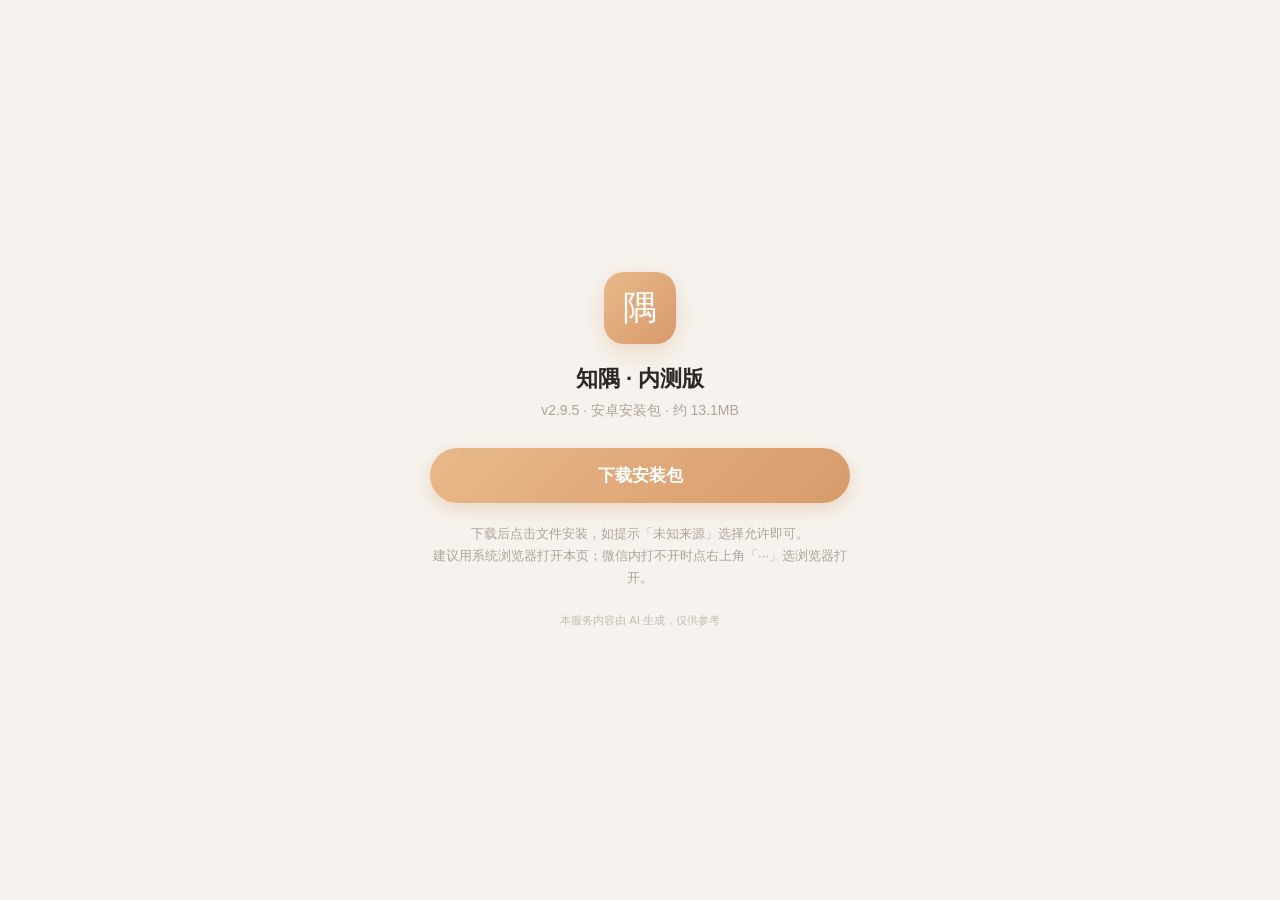
==== download/index.html @ a6661bf2 "download 页更新到 v2.9.5，附 APK" ====
<!doctype html>
<html lang="zh-CN">
<head>
<meta charset="utf-8">
<meta name="viewport" content="width=device-width,initial-scale=1">
<title>知隅 v2.9.5 内测版下载</title>
<style>
  *{margin:0;padding:0;box-sizing:border-box}
  body{font-family:-apple-system,"PingFang SC",sans-serif;background:#F6F3EE;color:#2C2925;
       min-height:100vh;display:flex;align-items:center;justify-content:center;padding:32px 20px}
  .card{max-width:420px;width:100%;text-align:center}
  .logo{width:72px;height:72px;border-radius:20px;margin:0 auto 20px;
        background:linear-gradient(135deg,#E8B98A,#D89A6B);display:flex;align-items:center;
        justify-content:center;font-size:34px;color:#fff;box-shadow:0 8px 24px rgba(216,154,107,.3)}
  h1{font-size:22px;margin-bottom:8px}
  .ver{color:#B0A498;font-size:14px;margin-bottom:28px}
  a.btn{display:block;background:linear-gradient(135deg,#E8B98A,#D89A6B);color:#fff;
        text-decoration:none;padding:16px;border-radius:40px;font-size:17px;font-weight:600;
        box-shadow:0 6px 18px rgba(216,154,107,.35)}
  a.btn:active{transform:scale(.98)}
  .tip{margin-top:20px;font-size:13px;color:#B0A498;line-height:1.7}
  .ai{margin-top:24px;font-size:11px;color:#C4BBB0}
</style>
</head>
<body>
  <div class="card">
    <div class="logo">隅</div>
    <h1>知隅 · 内测版</h1>
    <div class="ver">v2.9.5 · 安卓安装包 · 约 13.1MB</div>
    <a class="btn" href="zhiyu-v2.9.5.apk" download>下载安装包</a>
    <div class="tip">
      下载后点击文件安装，如提示「未知来源」选择允许即可。<br>
      建议用系统浏览器打开本页；微信内打不开时点右上角「···」选浏览器打开。
    </div>
    <div class="ai">本服务内容由 AI 生成，仅供参考</div>
  </div>
</body>
</html>
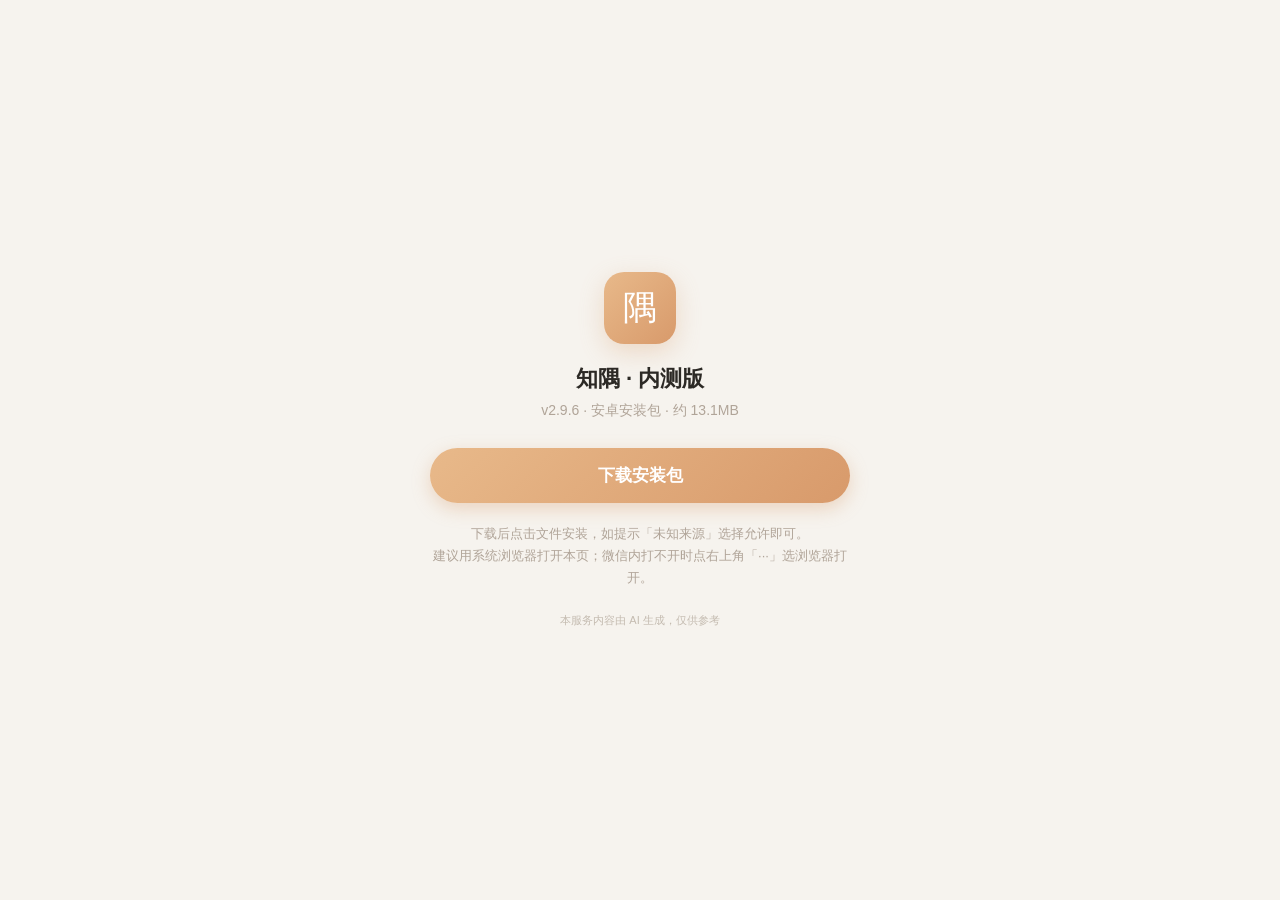
==== commit abca928c: "v2.9.6 约会策划接高德真实场所 - 新增 js/amap.js：高德地理编码 + 关键词搜索，JSONP 兜底绕 CORS - 约会策划改为只能从真实场所里挑，不许编店名 - 搜不到时也注入禁编" ====
--- a/download/index.html
+++ b/download/index.html
@@ -3,7 +3,7 @@
 <head>
 <meta charset="utf-8">
 <meta name="viewport" content="width=device-width,initial-scale=1">
-<title>知隅 v2.9.5 内测版下载</title>
+<title>知隅 v2.9.6 内测版下载</title>
 <style>
   *{margin:0;padding:0;box-sizing:border-box}
   body{font-family:-apple-system,"PingFang SC",sans-serif;background:#F6F3EE;color:#2C2925;
@@ -26,8 +26,8 @@
   <div class="card">
     <div class="logo">隅</div>
     <h1>知隅 · 内测版</h1>
-    <div class="ver">v2.9.5 · 安卓安装包 · 约 13.1MB</div>
-    <a class="btn" href="zhiyu-v2.9.5.apk" download>下载安装包</a>
+    <div class="ver">v2.9.6 · 安卓安装包 · 约 13.1MB</div>
+    <a class="btn" href="zhiyu-v2.9.6.apk" download>下载安装包</a>
     <div class="tip">
       下载后点击文件安装，如提示「未知来源」选择允许即可。<br>
       建议用系统浏览器打开本页；微信内打不开时点右上角「···」选浏览器打开。
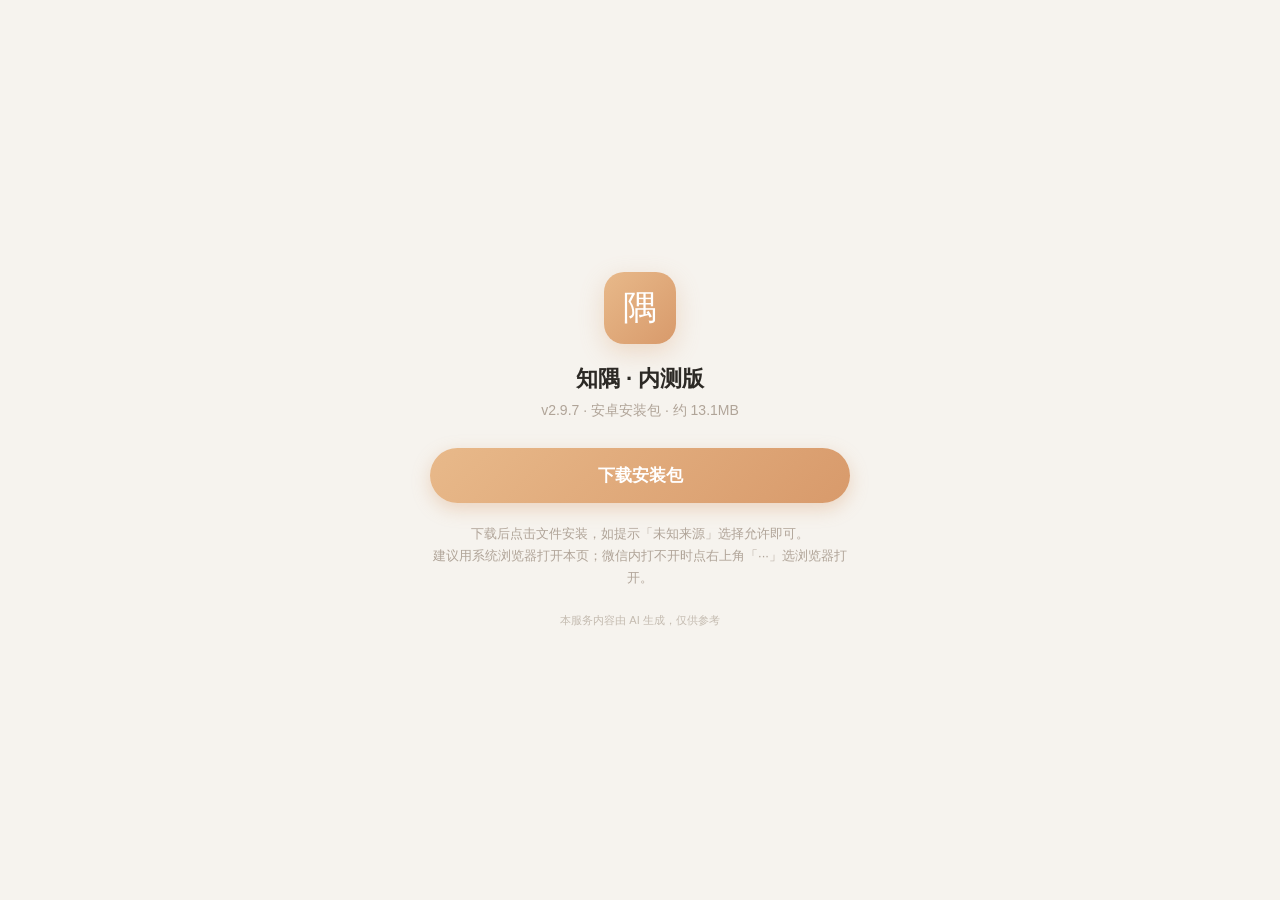
==== commit 45308f0e: "v2.9.7 修顶部白边：状态栏透明 + 真实状态栏高度注入网页" ====
--- a/download/index.html
+++ b/download/index.html
@@ -3,7 +3,7 @@
 <head>
 <meta charset="utf-8">
 <meta name="viewport" content="width=device-width,initial-scale=1">
-<title>知隅 v2.9.6 内测版下载</title>
+<title>知隅 v2.9.7 内测版下载</title>
 <style>
   *{margin:0;padding:0;box-sizing:border-box}
   body{font-family:-apple-system,"PingFang SC",sans-serif;background:#F6F3EE;color:#2C2925;
@@ -26,8 +26,8 @@
   <div class="card">
     <div class="logo">隅</div>
     <h1>知隅 · 内测版</h1>
-    <div class="ver">v2.9.6 · 安卓安装包 · 约 13.1MB</div>
-    <a class="btn" href="zhiyu-v2.9.6.apk" download>下载安装包</a>
+    <div class="ver">v2.9.7 · 安卓安装包 · 约 13.1MB</div>
+    <a class="btn" href="zhiyu-v2.9.7.apk" download>下载安装包</a>
     <div class="tip">
       下载后点击文件安装，如提示「未知来源」选择允许即可。<br>
       建议用系统浏览器打开本页；微信内打不开时点右上角「···」选浏览器打开。
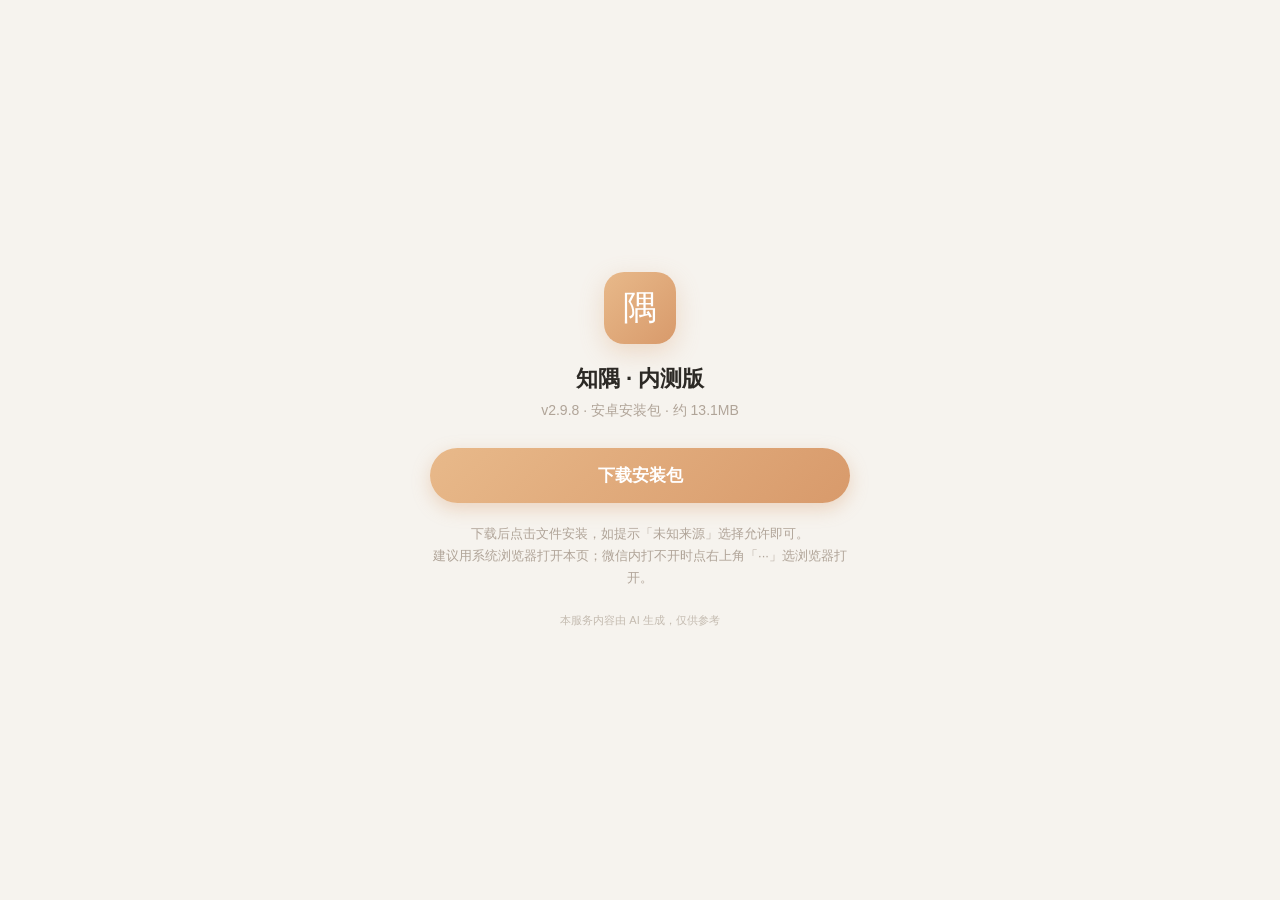
==== commit 8e827c32: "v2.9.8 顶部去掉多余安全区留白；聊天带上历史，治重复说话" ====
--- a/download/index.html
+++ b/download/index.html
@@ -3,7 +3,7 @@
 <head>
 <meta charset="utf-8">
 <meta name="viewport" content="width=device-width,initial-scale=1">
-<title>知隅 v2.9.7 内测版下载</title>
+<title>知隅 v2.9.8 内测版下载</title>
 <style>
   *{margin:0;padding:0;box-sizing:border-box}
   body{font-family:-apple-system,"PingFang SC",sans-serif;background:#F6F3EE;color:#2C2925;
@@ -26,8 +26,8 @@
   <div class="card">
     <div class="logo">隅</div>
     <h1>知隅 · 内测版</h1>
-    <div class="ver">v2.9.7 · 安卓安装包 · 约 13.1MB</div>
-    <a class="btn" href="zhiyu-v2.9.7.apk" download>下载安装包</a>
+    <div class="ver">v2.9.8 · 安卓安装包 · 约 13.1MB</div>
+    <a class="btn" href="zhiyu-v2.9.8.apk" download>下载安装包</a>
     <div class="tip">
       下载后点击文件安装，如提示「未知来源」选择允许即可。<br>
       建议用系统浏览器打开本页；微信内打不开时点右上角「···」选浏览器打开。
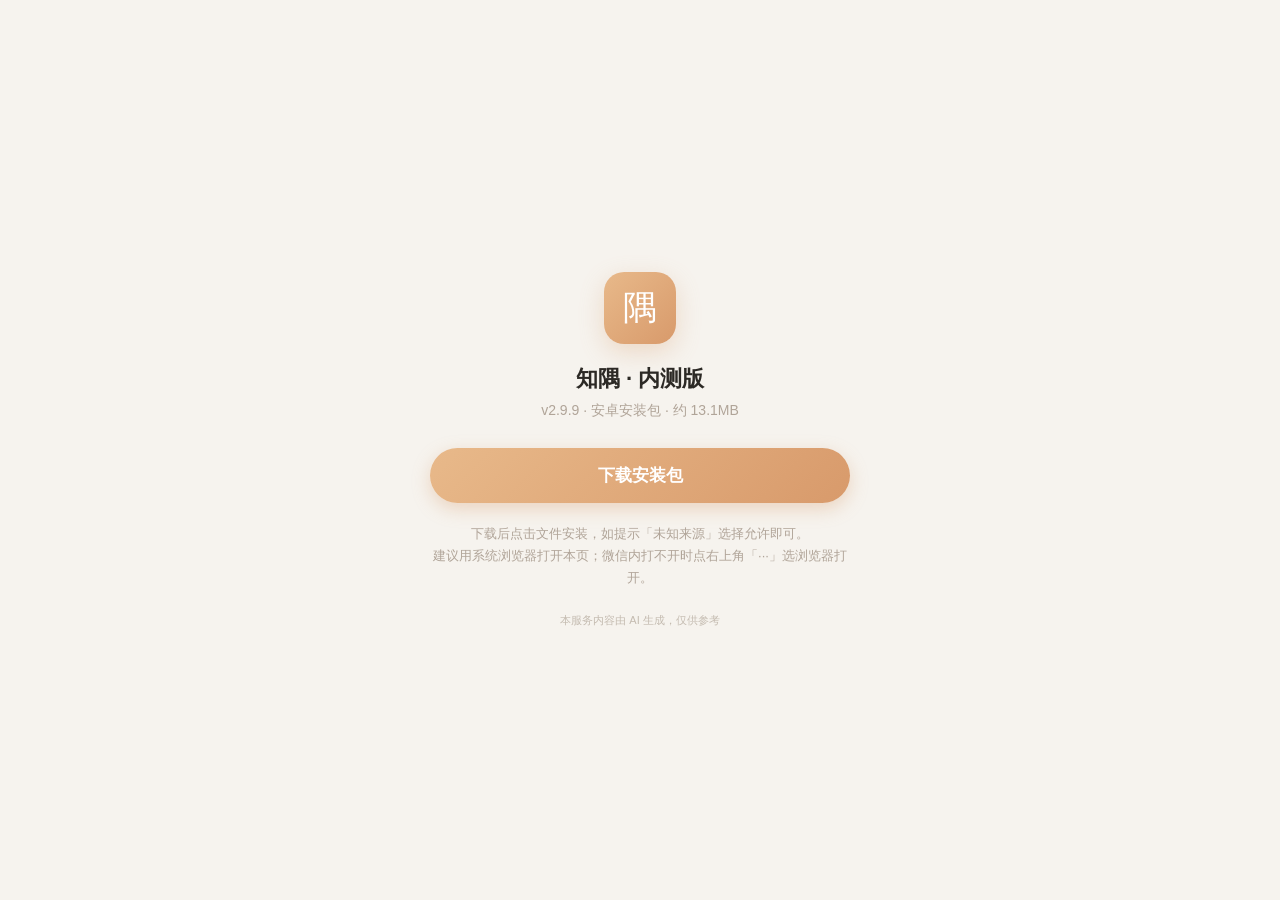
==== commit d0830ef9: "v2.9.9 会员页改免费内测口径，去掉点不动的支付空壳；修 i-bolt 嵌套 i-chevron 的 SVG bug" ====
--- a/download/index.html
+++ b/download/index.html
@@ -3,7 +3,7 @@
 <head>
 <meta charset="utf-8">
 <meta name="viewport" content="width=device-width,initial-scale=1">
-<title>知隅 v2.9.8 内测版下载</title>
+<title>知隅 v2.9.9 内测版下载</title>
 <style>
   *{margin:0;padding:0;box-sizing:border-box}
   body{font-family:-apple-system,"PingFang SC",sans-serif;background:#F6F3EE;color:#2C2925;
@@ -26,8 +26,8 @@
   <div class="card">
     <div class="logo">隅</div>
     <h1>知隅 · 内测版</h1>
-    <div class="ver">v2.9.8 · 安卓安装包 · 约 13.1MB</div>
-    <a class="btn" href="zhiyu-v2.9.8.apk" download>下载安装包</a>
+    <div class="ver">v2.9.9 · 安卓安装包 · 约 13.1MB</div>
+    <a class="btn" href="zhiyu-v2.9.9.apk" download>下载安装包</a>
     <div class="tip">
       下载后点击文件安装，如提示「未知来源」选择允许即可。<br>
       建议用系统浏览器打开本页；微信内打不开时点右上角「···」选浏览器打开。
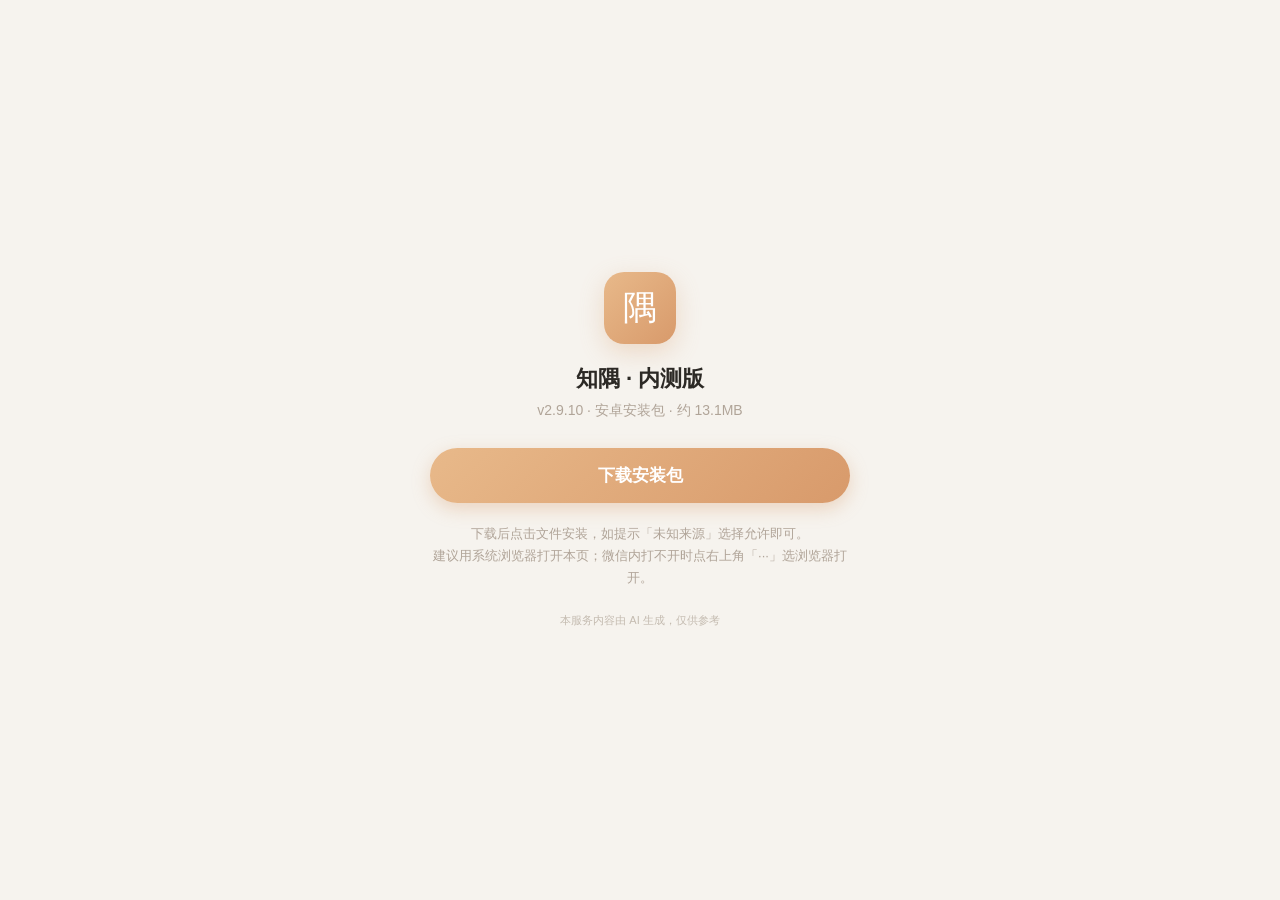
==== commit 7a5003fd: "v2.9.10: 关闭 edge-to-edge + 状态栏同色，修复标题被状态栏压住" ====
--- a/download/index.html
+++ b/download/index.html
@@ -3,7 +3,7 @@
 <head>
 <meta charset="utf-8">
 <meta name="viewport" content="width=device-width,initial-scale=1">
-<title>知隅 v2.9.9 内测版下载</title>
+<title>知隅 v2.9.10 内测版下载</title>
 <style>
   *{margin:0;padding:0;box-sizing:border-box}
   body{font-family:-apple-system,"PingFang SC",sans-serif;background:#F6F3EE;color:#2C2925;
@@ -26,8 +26,8 @@
   <div class="card">
     <div class="logo">隅</div>
     <h1>知隅 · 内测版</h1>
-    <div class="ver">v2.9.9 · 安卓安装包 · 约 13.1MB</div>
-    <a class="btn" href="zhiyu-v2.9.9.apk" download>下载安装包</a>
+    <div class="ver">v2.9.10 · 安卓安装包 · 约 13.1MB</div>
+    <a class="btn" href="zhiyu-v2.9.10.apk" download>下载安装包</a>
     <div class="tip">
       下载后点击文件安装，如提示「未知来源」选择允许即可。<br>
       建议用系统浏览器打开本页；微信内打不开时点右上角「···」选浏览器打开。
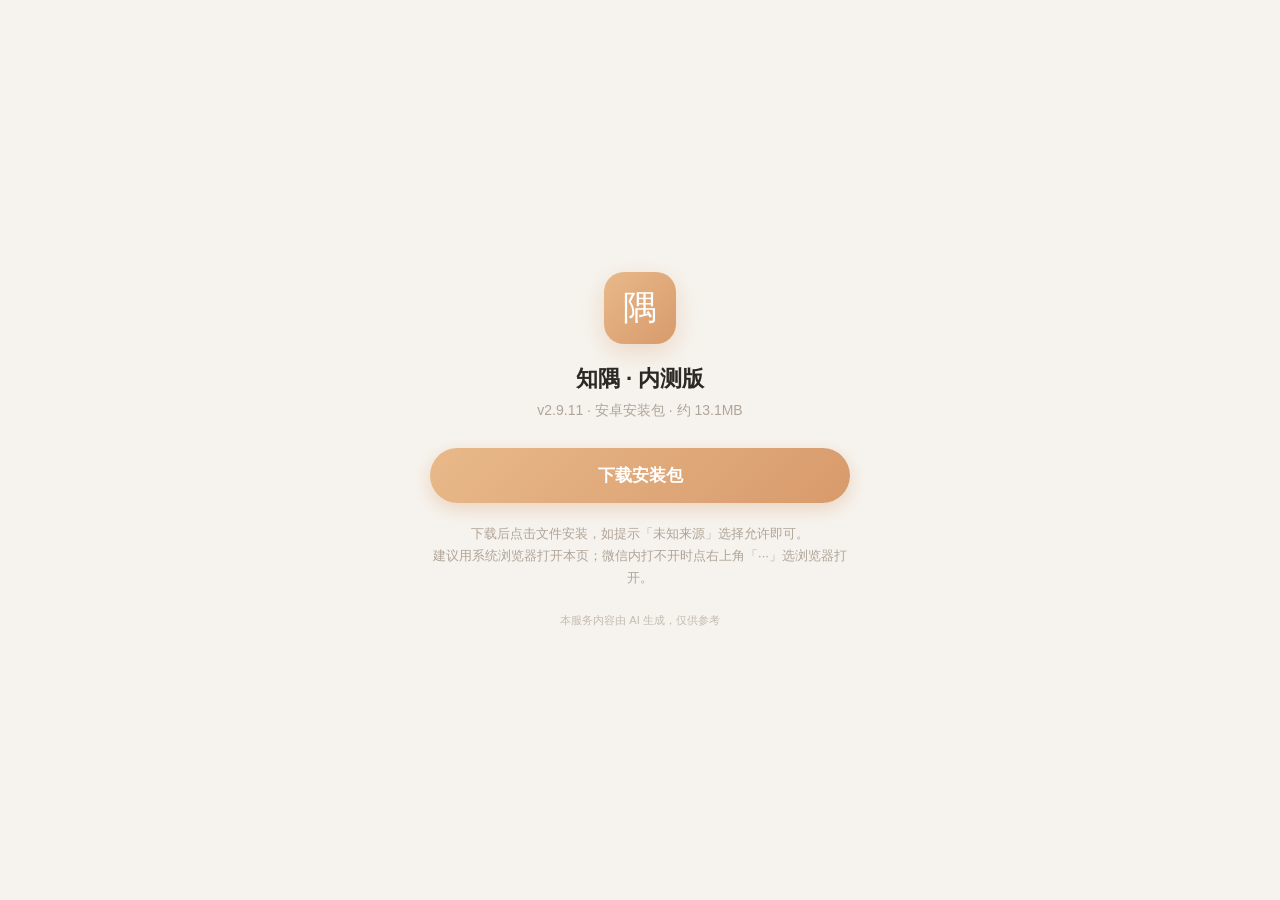
==== commit 2b68c2c7: "v2.9.11: 去掉 Capacitor splash 残留白条，window 背景全锁奶油色" ====
--- a/download/index.html
+++ b/download/index.html
@@ -3,7 +3,7 @@
 <head>
 <meta charset="utf-8">
 <meta name="viewport" content="width=device-width,initial-scale=1">
-<title>知隅 v2.9.10 内测版下载</title>
+<title>知隅 v2.9.11 内测版下载</title>
 <style>
   *{margin:0;padding:0;box-sizing:border-box}
   body{font-family:-apple-system,"PingFang SC",sans-serif;background:#F6F3EE;color:#2C2925;
@@ -26,8 +26,8 @@
   <div class="card">
     <div class="logo">隅</div>
     <h1>知隅 · 内测版</h1>
-    <div class="ver">v2.9.10 · 安卓安装包 · 约 13.1MB</div>
-    <a class="btn" href="zhiyu-v2.9.10.apk" download>下载安装包</a>
+    <div class="ver">v2.9.11 · 安卓安装包 · 约 13.1MB</div>
+    <a class="btn" href="zhiyu-v2.9.11.apk" download>下载安装包</a>
     <div class="tip">
       下载后点击文件安装，如提示「未知来源」选择允许即可。<br>
       建议用系统浏览器打开本页；微信内打不开时点右上角「···」选浏览器打开。
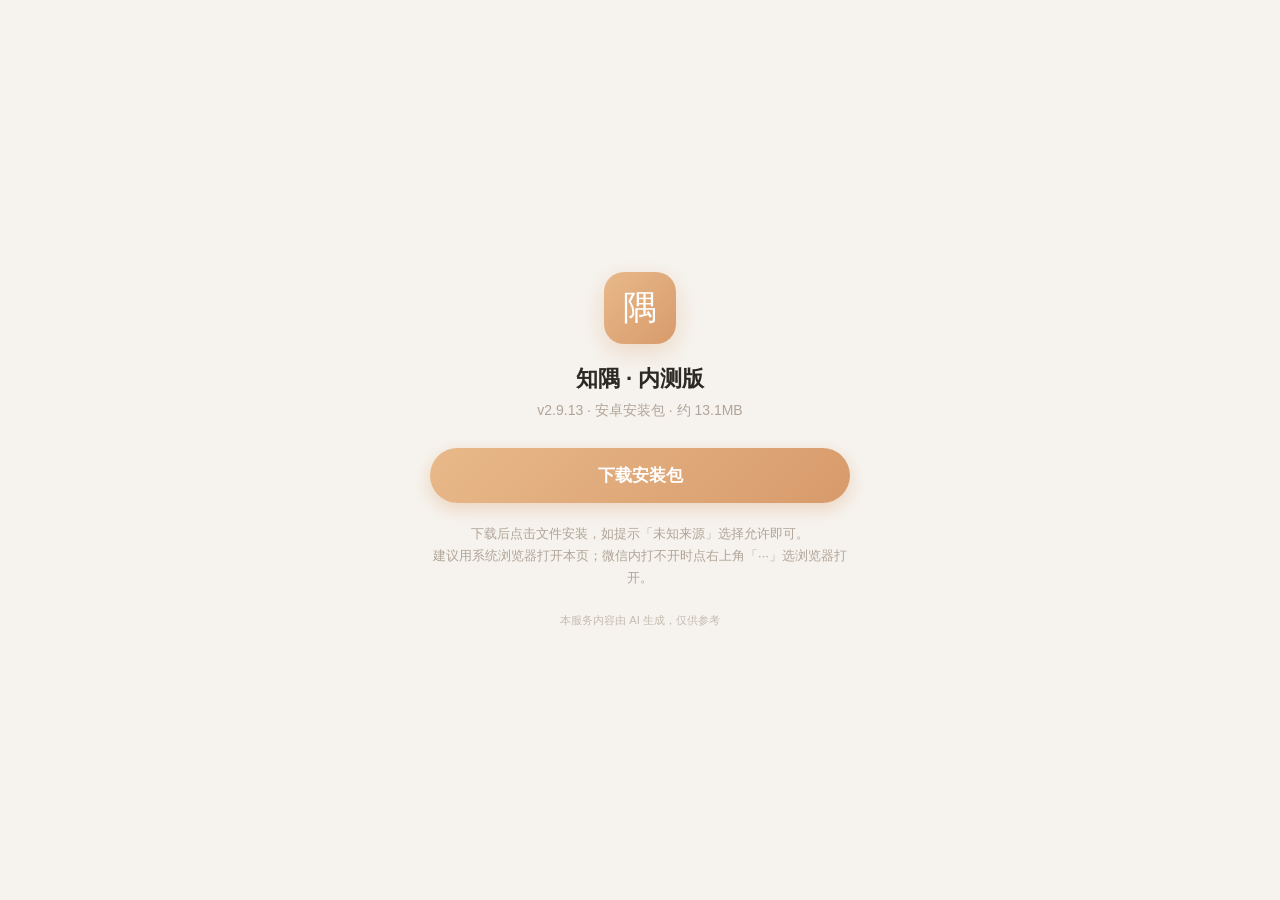
==== commit d20ccd11: "v2.9.13 聊天布局放宽 + 话术库搜索召回与排序" ====
--- a/download/index.html
+++ b/download/index.html
@@ -3,7 +3,7 @@
 <head>
 <meta charset="utf-8">
 <meta name="viewport" content="width=device-width,initial-scale=1">
-<title>知隅 v2.9.11 内测版下载</title>
+<title>知隅 v2.9.13 内测版下载</title>
 <style>
   *{margin:0;padding:0;box-sizing:border-box}
   body{font-family:-apple-system,"PingFang SC",sans-serif;background:#F6F3EE;color:#2C2925;
@@ -26,8 +26,8 @@
   <div class="card">
     <div class="logo">隅</div>
     <h1>知隅 · 内测版</h1>
-    <div class="ver">v2.9.11 · 安卓安装包 · 约 13.1MB</div>
-    <a class="btn" href="zhiyu-v2.9.11.apk" download>下载安装包</a>
+    <div class="ver">v2.9.13 · 安卓安装包 · 约 13.1MB</div>
+    <a class="btn" href="zhiyu-v2.9.13.apk" download>下载安装包</a>
     <div class="tip">
       下载后点击文件安装，如提示「未知来源」选择允许即可。<br>
       建议用系统浏览器打开本页；微信内打不开时点右上角「···」选浏览器打开。
